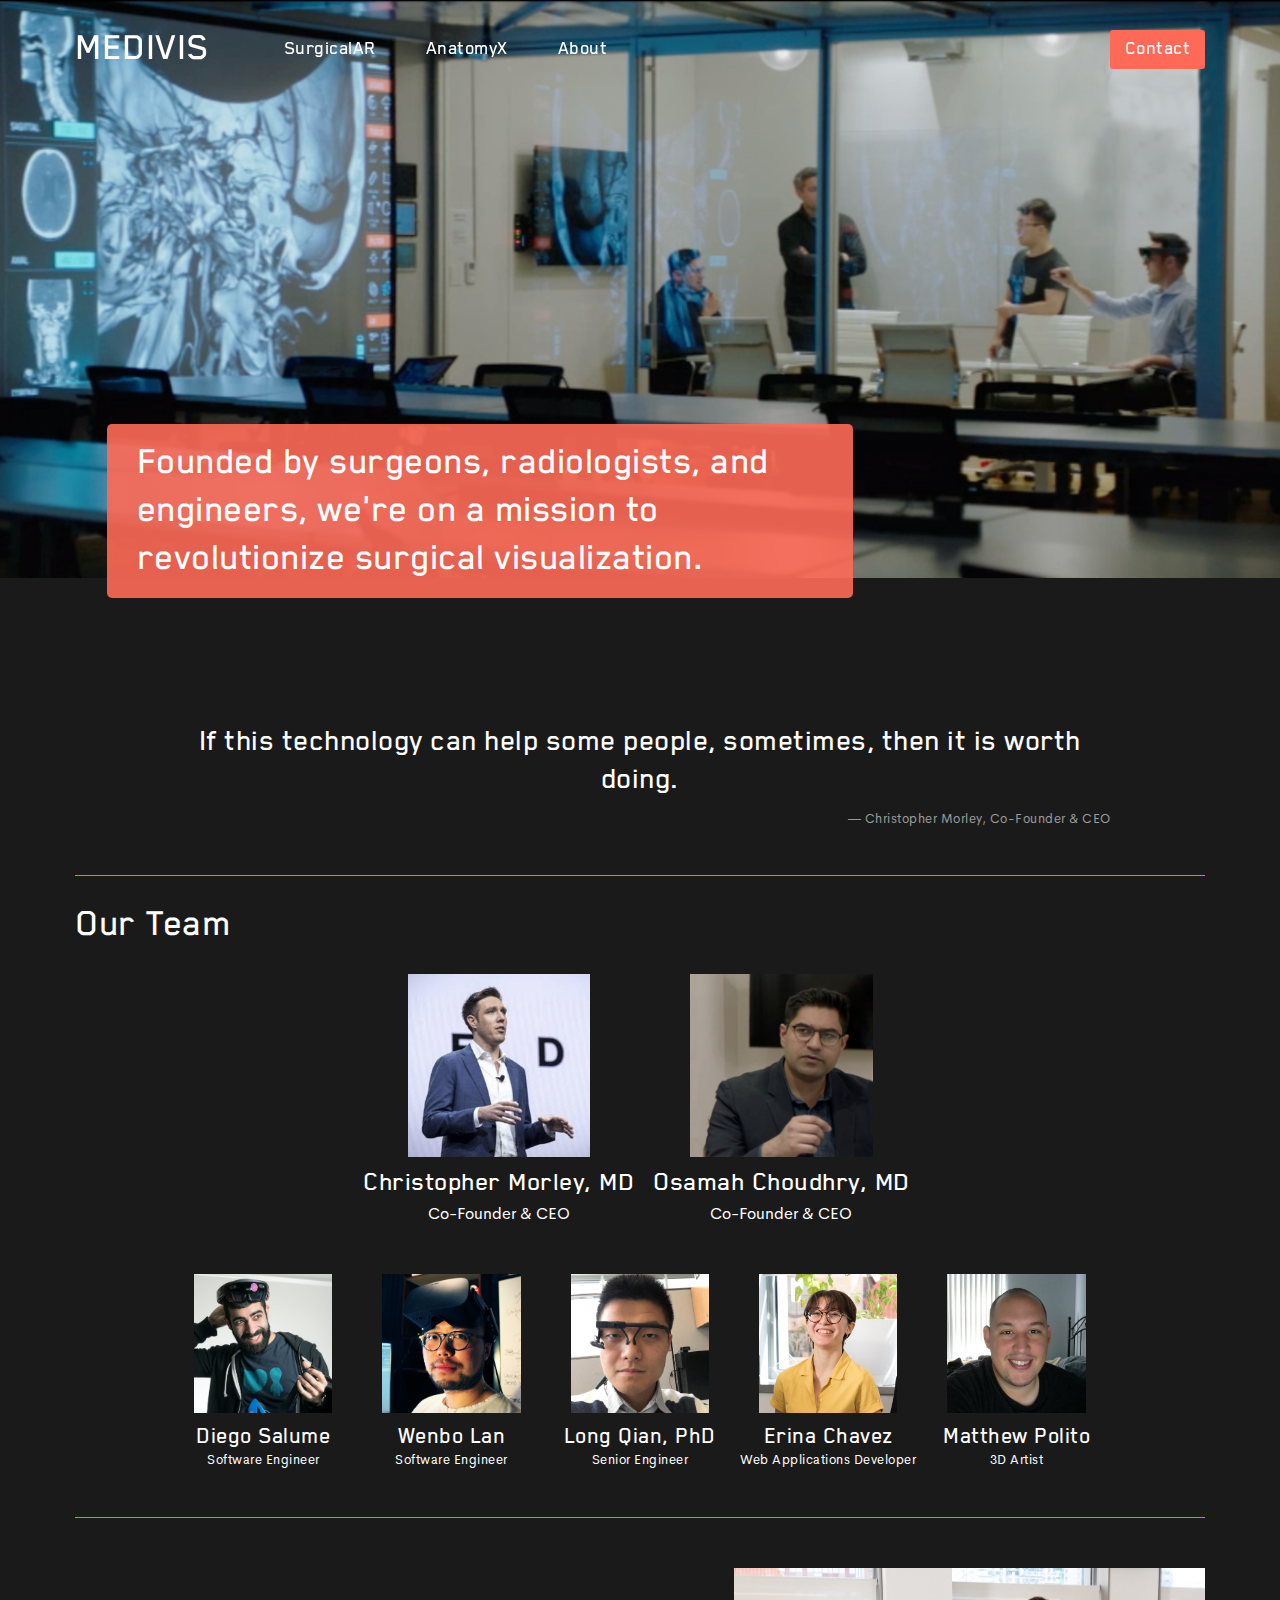
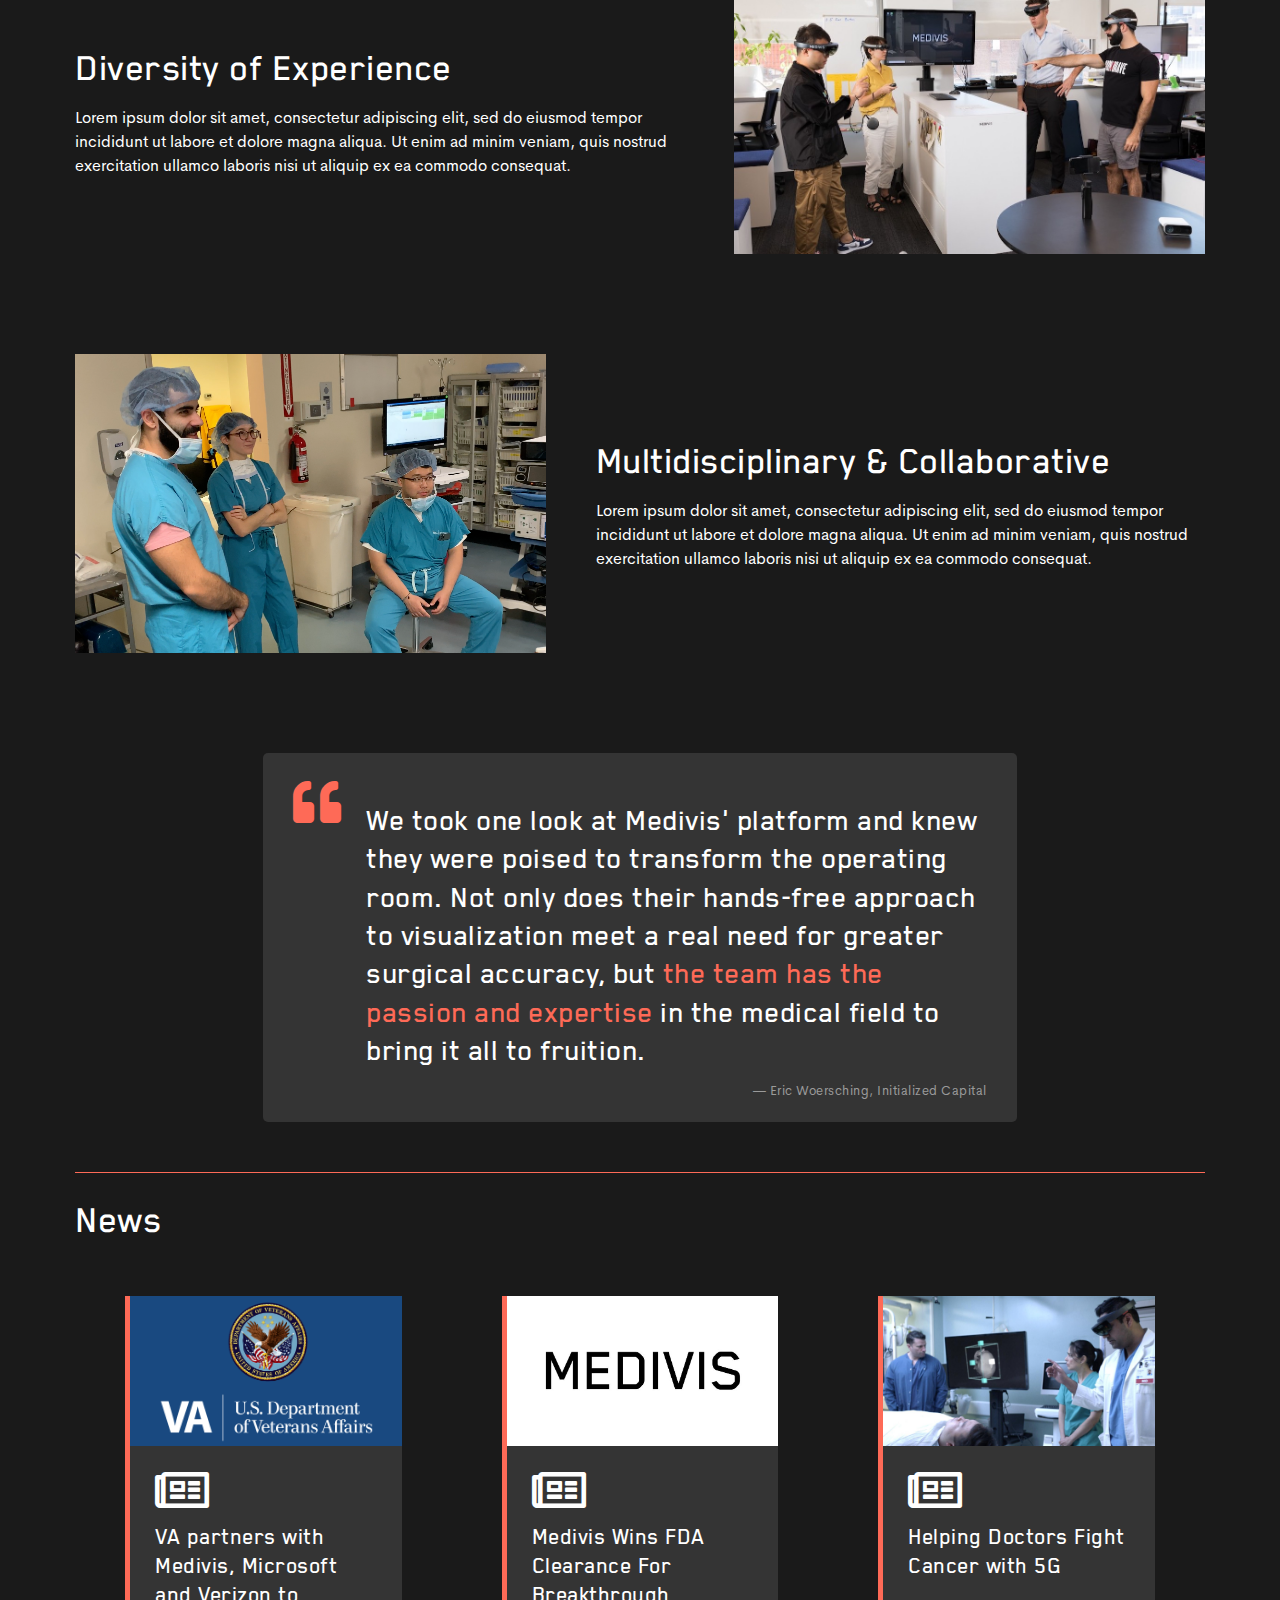
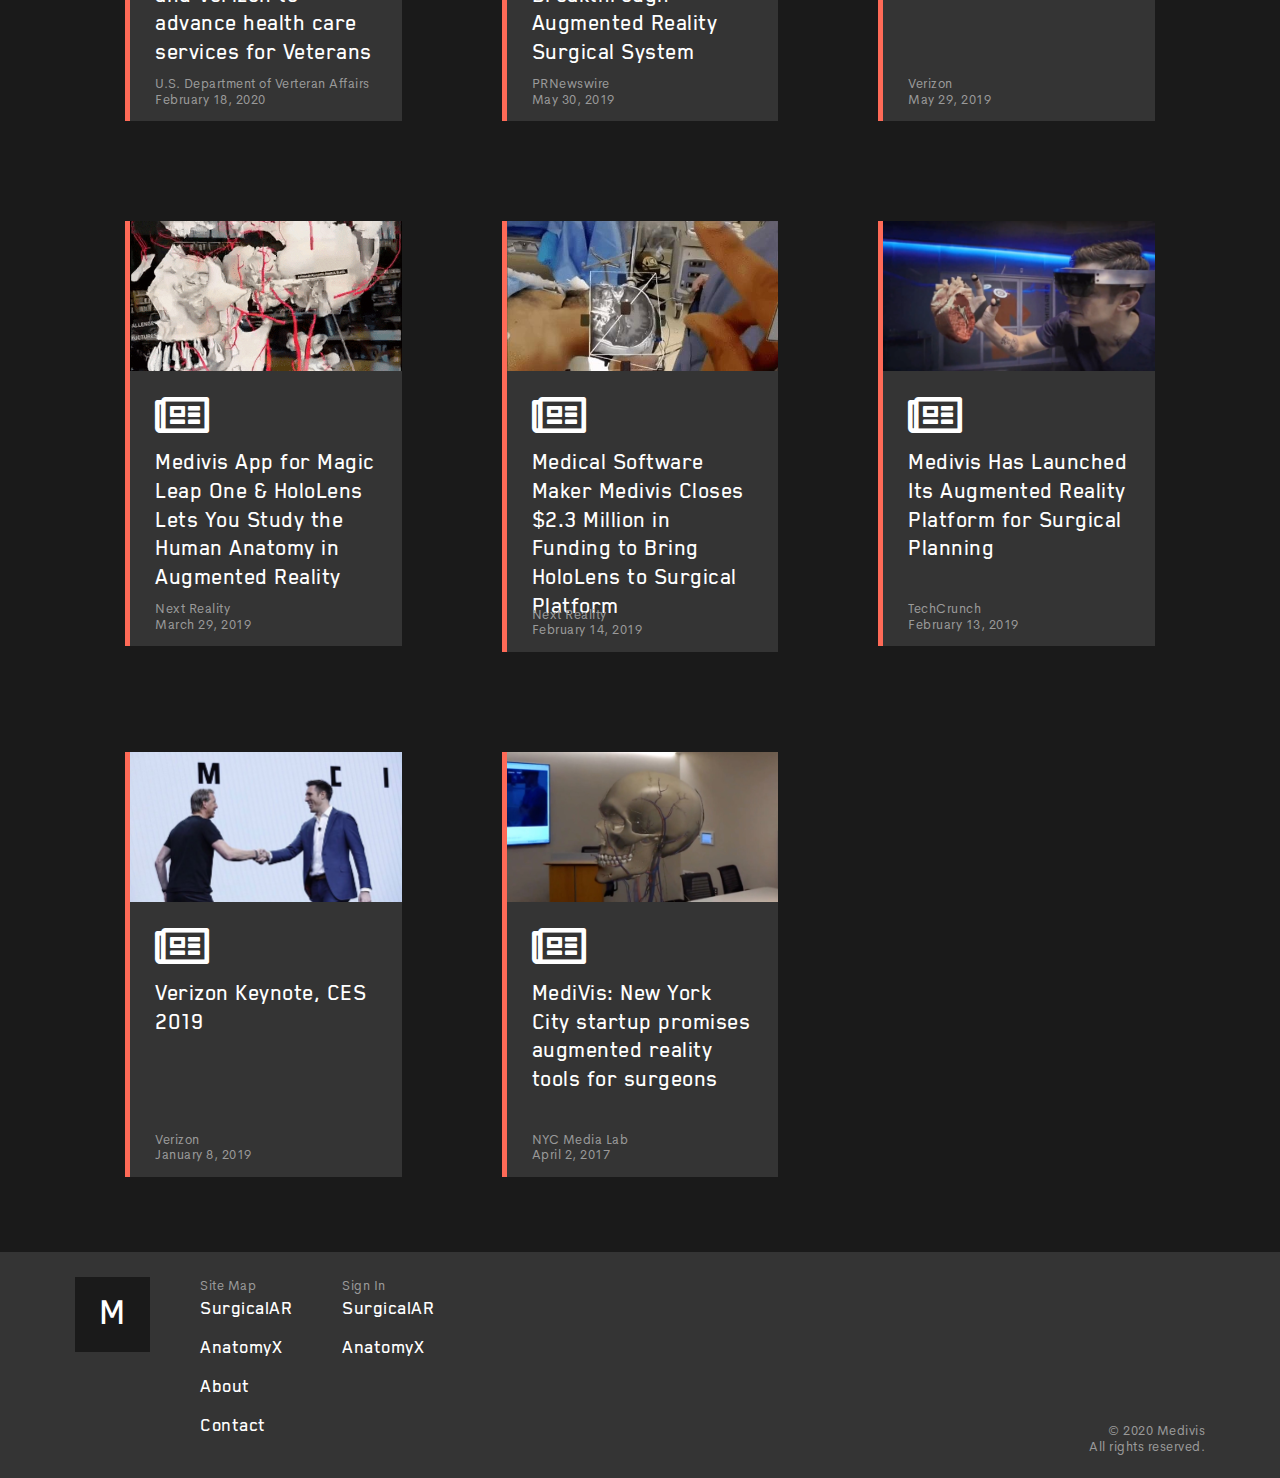
==== about.html @ a17f8d72 "Initial site push" ====
<!DOCTYPE html>
<html lang="en" dir="ltr">
  <head>
    <meta charset="utf-8">
    <title>About | Medivis</title>

    <!-- Favicon -->
    <link rel="icon" type="image/png" href="media/favicon.png">

    <!-- Stylesheets -->
    <link rel="stylesheet" href="https://stackpath.bootstrapcdn.com/bootstrap/4.3.1/css/bootstrap.min.css" integrity="sha384-ggOyR0iXCbMQv3Xipma34MD+dH/1fQ784/j6cY/iJTQUOhcWr7x9JvoRxT2MZw1T" crossorigin="anonymous">
    <link rel="stylesheet" href="https://cdnjs.cloudflare.com/ajax/libs/font-awesome/5.13.0/css/all.min.css">
    <link rel="stylesheet" href="site.css">
  </head>

  <body class="preload">
    <!-- Navbar -->
    <nav class="d-flex justify-content-between align-items-center">
      <div class="d-flex align-items-center">
        <h1 class="logo">
          <a href="/">Medivis</a>
        </h1>

        <h5 class="important-link">
          <a href="/">SurgicalAR</a>
        </h5>
        <h5 class="important-link">
          <a href="anatomyx.html">AnatomyX</a>
        </h5>
        <h5 class="important-link">
          <a href="about.html">About</a>
        </h5>
      </div>

      <button class="important-btn" onclick="location.href='contact.html'">
        <h5>Contact</h5>
      </button>
    </nav>


    <!-- Splash -->
    <div class="splash">
      <img class="bg-img" src="media/lab.png" />

      <div class="container-fluid h-100">
        <div class="row no-gutters h-100 align-items-end lg-pad-bottom">
          <div class="col-7 offset-1">
            <div class="title-container">
              <h1>Founded by surgeons, radiologists, and engineers, we're on a mission to revolutionize surgical visualization.</h1>
            </div>
          </div>
        </div>
      </div>
    </div>

    <div class="section splash-margin">
      <!-- Quote -->
      <div class="container-fluid">
        <div class="row no-gutters lg-margin-bottom">
          <div class="col-10 offset-1">
            <h2 class="text-center sm-margin-bottom">If this technology can help some people, sometimes, then it is worth doing.</h2>
            <h6 class="text-right">
              &mdash; Christopher Morley, Co-Founder &amp; CEO
            </h6>
          </div>
        </div>
      </div>

      <!-- Mission Statement -->
      <!-- <hr class="margin-bottom" />

      <h1 class="margin-bottom">Mission Statement</h1>
      <div class="container-fluid">
        <div class="row no-gutters">
          <div class="col-8 offset-2">
            <h2 class="text-center">Lorem ipsum dolor sit amet, consectetur adipiscing elit, sed do eiusmod tempor incididunt ut labore et dolore magna aliqua.</h2>
          </div>
        </div>
      </div> -->

      <!-- Our Team -->
      <hr class="margin-bottom" />

      <h1 class="margin-bottom">Our Team</h1>

      <div class="container-fluid">
        <div class="row no-gutters lg-margin-bottom">
          <div class="col-3 offset-3 text-center">
            <div class="lg-pad-left lg-pad-right">
              <img class="sm-margin-bottom" src="media/christophermorley.jpg">
            </div>
            <h3>Christopher Morley, MD</h3>
            <p>Co-Founder &amp; CEO</p>
          </div>
          <div class="col-3 text-center">
            <div class="lg-pad-left lg-pad-right">
              <img class="sm-margin-bottom" src="media/osamahchoudhry.jpg">
            </div>
            <h3>Osamah Choudhry, MD</h3>
            <p>Co-Founder &amp; CEO</p>
          </div>
        </div>

        <div class="row no-gutters">
          <div class="col-2 offset-1 text-center">
            <div class="pad-left pad-right">
              <img class="sm-margin-bottom" src="media/diegosalume.jpg">
            </div>
            <h4>Diego Salume</h4>
            <h6 class="white">Software Engineer</h6>
          </div>
          <div class="col-2 text-center">
            <div class="pad-left pad-right">
              <img class="sm-margin-bottom" src="media/wenbolan.jpg">
            </div>
            <h4>Wenbo Lan</h4>
            <h6 class="white">Software Engineer</h6>
          </div>
          <div class="col-2 text-center">
            <div class="pad-left pad-right">
              <img class="sm-margin-bottom" src="media/longqian.jpg">
            </div>
            <h4>Long Qian, PhD</h4>
            <h6 class="white">Senior Engineer</h6>
          </div>
          <div class="col-2 text-center">
            <div class="pad-left pad-right">
              <img class="sm-margin-bottom" src="media/erinachavez.jpg">
            </div>
            <h4>Erina Chavez</h4>
            <h6 class="white">Web Applications Developer</h6>
          </div>
          <div class="col-2 text-center">
            <div class="pad-left pad-right">
              <img class="sm-margin-bottom" src="media/matthewpolito.png">
            </div>
            <h4>Matthew Polito</h4>
            <h6 class="white">3D Artist</h6>
          </div>
        </div>
      </div>

      <!-- About Us -->
      <hr />
      <div class="container-fluid xl-margin-bottom">
        <div class="row no-gutters align-items-center xl-margin-bottom">
          <div class="col-7 lg-pad-right">
            <h1 class="sm-margin-bottom">Diversity of Experience</h1>
            <p>
              Lorem ipsum dolor sit amet, consectetur adipiscing elit, sed do eiusmod tempor incididunt ut labore et dolore magna aliqua. Ut enim ad minim veniam, quis nostrud exercitation ullamco laboris nisi ut aliquip ex ea commodo consequat.
            </p>
          </div>
          <div class="col-5">
            <img src="media/medivis_team.jpg" />
          </div>
        </div>
        <div class="row no-gutters align-items-center">
          <div class="col-5">
            <img src="media/team.png" />
          </div>
          <div class="col-7 lg-pad-left">
            <h1 class="sm-margin-bottom">Multidisciplinary &amp; Collaborative</h1>
            <p>
              Lorem ipsum dolor sit amet, consectetur adipiscing elit, sed do eiusmod tempor incididunt ut labore et dolore magna aliqua. Ut enim ad minim veniam, quis nostrud exercitation ullamco laboris nisi ut aliquip ex ea commodo consequat.
            </p>
          </div>
        </div>
      </div>

      <!-- Blockquote -->
      <div class="container-fluid">
        <div class="row no-gutters">
          <div class="col-8 offset-2">
            <div class="blockquote light-bg d-flex">
              <i class="fas fa-quote-left orange"></i>
              <div class="pad-left pad-top">
                <h2 class="sm-margin-bottom">
                  We took one look at Medivis' platform and knew they were poised to transform the
                  operating room. Not only does their hands-free approach to visualization meet a
                  real need for greater surgical accuracy, but <span class="orange">the team has the
                    passion and expertise</span> in the medical field to bring it all to fruition.
                </h2>
                <h6 class="text-right">
                  &mdash; Eric Woersching, Initialized Capital
                </h6>
              </div>
            </div>
          </div>
        </div>
      </div>

      <!-- News -->
      <hr class="margin-bottom" />

      <h1 class="lg-margin-bottom">News</h1>

      <div class="container-fluid">
        <div class="row no-gutters xl-margin-bottom">
          <div class="col-4 lg-pad-left lg-pad-right">
            <article onclick="window.open('https://www.va.gov/opa/pressrel/pressrelease.cfm?id=5395')">
              <div class="featured-image" style="background-image: url('media/va-logo-blue.png');"></div>
              <div class="title">
                <i class="far fa-newspaper sm-margin-bottom"></i>
                <h4 class="sm-margin-bottom">VA partners with Medivis, Microsoft and Verizon to advance health care services for Veterans</h4>
                <h6>
                  U.S. Department of Verteran Affairs
                  <br>
                  February 18, 2020
                </h6>
              </div>
            </article>
          </div>

          <div class="col-4 lg-pad-left lg-pad-right">
            <article onclick="window.open('https://www.prnewswire.com/news-releases/medivis-wins-fda-clearance-for-breakthrough-augmented-reality-surgical-system-300859064.html?tc=eml_cleartime')">
              <div class="featured-image" style="background-image: url('media/medivis-logo-black.jpg');"></div>
              <div class="title">
                <i class="far fa-newspaper sm-margin-bottom"></i>
                <h4 class="sm-margin-bottom">Medivis Wins FDA Clearance For Breakthrough Augmented Reality Surgical System</h4>
                <h6>
                  PRNewswire
                  <br>
                  May 30, 2019
                </h6>
              </div>
            </article>
          </div>

          <div class="col-4 lg-pad-left lg-pad-right">
            <article onclick="window.open('https://www.verizon.com/about/news/helping-doctors-fight-cancer-5g')">
              <div class="featured-image" style="background-image: url('media/verizon-article-head.jpg');"></div>
              <div class="title">
                <i class="far fa-newspaper sm-margin-bottom"></i>
                <h4 class="sm-margin-bottom">Helping Doctors Fight Cancer with 5G</h4>
                <h6>
                  Verizon
                  <br>
                  May 29, 2019
                </h6>
              </div>
            </article>
          </div>
        </div>

        <div class="row no-gutters xl-margin-bottom">
          <div class="col-4 lg-pad-left lg-pad-right">
            <article onclick="window.open('https://magic-leap.reality.news/news/medivis-app-for-magic-leap-one-hololens-lets-you-study-human-anatomy-augmented-reality-0195370/')">
              <div class="featured-image" style="background-image: url('media/next-reality-anatomyx-article-head.gif');"></div>
              <div class="title">
                <i class="far fa-newspaper sm-margin-bottom"></i>
                <h4 class="sm-margin-bottom">Medivis App for Magic Leap One & HoloLens Lets You Study the Human Anatomy in Augmented Reality</h4>
                <h6>
                  Next Reality
                  <br>
                  March 29, 2019
                </h6>
              </div>
            </article>
          </div>

          <div class="col-4 lg-pad-left lg-pad-right">
            <article onclick="window.open('https://hololens.reality.news/news/medical-software-maker-medivis-closes-2-3-million-funding-bring-hololens-surgical-platform-0193743/')">
              <div class="featured-image" style="background-image: url('media/next-reality-article-head.jpg');"></div>
              <div class="title">
                <i class="far fa-newspaper sm-margin-bottom"></i>
                <h4 class="sm-margin-bottom">Medical Software Maker Medivis Closes $2.3 Million in Funding to Bring HoloLens to Surgical Platform</h4>
                <h6>
                  Next Reality
                  <br>
                  February 14, 2019
                </h6>
              </div>
            </article>
          </div>

          <div class="col-4 lg-pad-left lg-pad-right">
            <article onclick="window.open('https://techcrunch.com/2019/02/13/medivis-has-launched-its-augmented-reality-platform-for-surgical-planning/')">
              <div class="featured-image" style="background-image: url('media/techcruch-article-head.png');"></div>
              <div class="title">
                <i class="far fa-newspaper sm-margin-bottom"></i>
                <h4 class="sm-margin-bottom">Medivis Has Launched Its Augmented Reality Platform for Surgical Planning</h4>
                <h6>
                  TechCrunch
                  <br>
                  February 13, 2019
                </h6>
              </div>
            </article>
          </div>
        </div>

        <div class="row no-gutters">
          <div class="col-4 lg-pad-left lg-pad-right">
            <article onclick="window.open('https://www.youtube.com/watch?v=iH8-G_vHJyM')">
              <div class="featured-image" style="background-image: url('media/verizon-keynote.jpg');"></div>
              <div class="title">
                <i class="far fa-newspaper sm-margin-bottom"></i>
                <h4 class="sm-margin-bottom">Verizon Keynote, CES 2019</h4>
                <h6>
                  Verizon
                  <br>
                  January 8, 2019
                </h6>
              </div>
            </article>
          </div>

          <div class="col-4 lg-pad-left lg-pad-right">
            <article onclick="window.open('https://www.linkedin.com/pulse/medivis-new-york-city-startup-promises-augmented-reality-hendrix/')">
              <div class="featured-image" style="background-image: url('media/nyc-media-lab-article-head.jpg');"></div>
              <div class="title">
                <i class="far fa-newspaper sm-margin-bottom"></i>
                <h4 class="sm-margin-bottom">MediVis: New York City startup promises augmented reality tools for surgeons</h4>
                <h6>
                  NYC Media Lab
                  <br>
                  April 2, 2017
                </h6>
              </div>
            </article>
          </div>
        </div>
      </div>
    </div>


    <!-- Footer -->
    <footer class="d-flex justify-content-between">
      <div class="d-flex">
        <div class="sm-logo lg-margin-right">
          <h1 class="logo">M</h1>
        </div>

        <div class="lg-margin-right">
          <h6>Site Map</h6>
          <h5 class="important-link">
            <a href="/">SurgicalAR</a>
          </h5>
          <h5 class="important-link">
            <a href="anatomyx.html">AnatomyX</a>
          </h5>
          <h5 class="important-link">
            <a href="about.html">About</a>
          </h5>
          <h5 class="important-link">
            <a href="contact.html">Contact</a>
          </h5>
        </div>

        <div>
          <h6>Sign In</h6>
          <h5 class="important-link">
            <a href="https://www.surgicalar.com/" target="_blank">SurgicalAR</a>
          </h5>
          <h5 class="important-link">
            <a href="https://www.anatomyx.com/" target="_blank">AnatomyX</a>
          </h5>
        </div>
      </div>

      <div class="d-flex align-items-end">
        <h6 class="text-right margin-none">
          &copy; 2020 Medivis
          <br>
          All rights reserved.
        </h6>
      </div>
    </footer>

    <!-- Scripts -->
    <script src="https://code.jquery.com/jquery-3.3.1.slim.min.js" integrity="sha384-q8i/X+965DzO0rT7abK41JStQIAqVgRVzpbzo5smXKp4YfRvH+8abtTE1Pi6jizo" crossorigin="anonymous"></script>
    <script src="https://cdnjs.cloudflare.com/ajax/libs/popper.js/1.14.7/umd/popper.min.js" integrity="sha384-UO2eT0CpHqdSJQ6hJty5KVphtPhzWj9WO1clHTMGa3JDZwrnQq4sF86dIHNDz0W1" crossorigin="anonymous"></script>
    <script src="https://stackpath.bootstrapcdn.com/bootstrap/4.3.1/js/bootstrap.min.js" integrity="sha384-JjSmVgyd0p3pXB1rRibZUAYoIIy6OrQ6VrjIEaFf/nJGzIxFDsf4x0xIM+B07jRM" crossorigin="anonymous"></script>

    <script type="text/javascript" src="site.js"></script>
  </body>
</html>
---- site.css ----
/*------------------------------------------------------------------
Table of Contents

- Root
- Fonts
    - Blender
    - Cerebri Sans Pro
- Body
- Typography
    - Colors
    - Custom Sizes
    - Text Decoration
- Background Colors
- Margins
    - Large Negative
    - Small
    - Regular
    - Large
    - Extra Large
- Padding
    - Regular
    - Large
- Components
    - Articles
    - Blockquotes
    - Buttons
        - Important
    - Forms
    - Horizontal Rules
    - Icons
    - Images
        - Background Images
    - Important Links
    - Inline Frames
    - Layered Content
    - Logos
    - Overlays
    - Parallax Titles
    - Sections
    - Videos
- Areas
    - Navbar
    - Footer
- Animations
    - Underline
    - Underline Fast
    - Fade In

------------------------------------------------------------------*/

/* Root ----------------------------------------------------------*/
:root {
  --bg-color: #1a1a1a;
  --light-bg-color: #343434;

  --light-grey-accent-color: #9a9a9a;
  --orange-accent-color: #fe6a57;
  --white-accent-color: #ffffff;

  --border-radius: 5px;
  --letter-spacing: 0.5px;

  --navbar-height: calc(50px + (2.5rem*1.2));
  --splash-height: 550px;
  --footer-height: calc(50px + (0.8rem*1.2) + (1.25rem*1.2)*4 + 65px);

  --slide-width: 50%;
}


/* Fonts ---------------------------------------------------------*/
/* Fonts: Blender */
@font-face {
  font-family: "Blender";
  src: url("fonts/Blender TTF/Blender-Medium.ttf");
}

.blender {
  font-family: "Blender" !important;
  letter-spacing: var(--letter-spacing);
}

/* Fonts: Cerebri Sans Pro */
@font-face {
  font-family: "Cerebri Sans Pro";
  src: url("fonts/Cerebri Sans Pro/TTF/CerebriSansPro-Regular.ttf");
  src: url("fonts/Cerebri Sans Pro/OTF/CerebriSansPro-Regular.otf");
}

.cerebri-sans-pro { font-family: "Cerebri Sans Pro" !important; }


/* Body ----------------------------------------------------------*/
body {
  background-color: var(--bg-color);
  min-height: 100vh;
  padding-bottom: var(--footer-height);
  padding-top: var(--navbar-height);
  position: relative;
}


/* Bootstrap Customization ---------------------------------------*/
.container-fluid { padding: 0; }

.preload * {
  -webkit-transition: none !important;
  -moz-transition: none !important;
  -ms-transition: none !important;
  -o-transition: none !important;
}

/* Typography ----------------------------------------------------*/
h1, h2, h3, h4, h5, h6, p, a, i, label { margin: 0; }
h1, h2, h3, h4, h5, p, a, a:hover, i, label { color: var(--white-accent-color); }

h1, h2, h3, h4, h5, label {
  font-family: "Blender" !important;
  letter-spacing: var(--letter-spacing) !important;
}

p, h6 { font-family: "Cerebri Sans Pro"; }

h6 {
  color: var(--light-grey-accent-color);
  font-size: 0.8rem;
  letter-spacing: var(--letter-spacing);
}

a { transition: ease 0.2s; }
  a:hover { text-decoration: none; }

/* Typography: Colors */
.light-grey { color: var(--light-grey-accent-color); }
.orange { color: var(--orange-accent-color); }
.white { color: var(--white-accent-color); }

/* Typography: Custom Sizes */
.jumbo { font-size: 4rem; }

/* Typography: Text Decoration */
.underline:after {
  animation: underline ease 2.5s;
  background-color: var(--orange-accent-color);
  content: "";
  height: 5px;
  left: 0;
  margin-top: 3px;
  position: absolute;
  top: 100%;
  transform-origin: left center;
  width: 100%;
}

.underline:not(.fast):after { animation: underline ease 2.5s; }
.underline.fast:after { animation: underlineFast ease 1s; }


/* Background Colors ---------------------------------------------*/
.light-bg { background-color: var(--light-bg-color); }
.orange-bg { background-color: var(--orange-accent-color); }
.white-bg { background-color: var(--white-accent-color); }


/* Margins -------------------------------------------------------*/
.margin-none { margin: 0 !important; }

.margin-center {
  margin-left: auto !important;
  margin-right: auto !important;
}

/* Margins: Large Negative */
.neg-lg-margin-left { margin-left: -50px !important; }
.neg-lg-margin-right { margin-right: -50px !important; }
.neg-lg-margin-top { margin-top: -50px !important; }
.neg-lg-margin-bottom { margin-bottom: -50px !important; }

/* Margins: Small */
.sm-margin-left { margin-left: 10px !important; }
.sm-margin-right { margin-right: 10px !important; }
.sm-margin-top { margin-top: 10px !important; }
.sm-margin-bottom { margin-bottom: 10px !important; }

/* Margins: Regular */
.margin-left { margin-left: 25px !important; }
.margin-right { margin-right: 25px !important; }
.margin-top { margin-top: 25px !important; }
.margin-bottom { margin-bottom: 25px !important; }

/* Margins: Large */
.lg-margin-left { margin-left: 50px !important; }
.lg-margin-right { margin-right: 50px !important; }
.lg-margin-top { margin-top: 50px !important; }
.lg-margin-bottom { margin-bottom: 50px !important; }

/* Margins: Extra Large */
.xl-margin-left { margin-left: 100px !important; }
.xl-margin-right { margin-right: 100px !important; }
.xl-margin-top { margin-top: 100px !important; }
.xl-margin-bottom { margin-bottom: 100px !important; }


/* Padding -------------------------------------------------------*/
.pad-none { padding: 0 !important; }
.pad-bottom-none { padding-bottom: 0 !important; }

/* Padding: Small */
.sm-pad-left { padding-left: 10px !important; }
.sm-pad-right { padding-right: 10px !important; }
.sm-pad-top { padding-top: 10px !important; }
.sm-pad-bottom { padding-bottom: 10px !important; }

/* Padding: Regular */
.pad-around { padding: 25px !important; }
.pad-left { padding-left: 25px !important; }
.pad-right { padding-right: 25px !important; }
.pad-top { padding-top: 25px !important; }
.pad-bottom { padding-bottom: 25px !important; }

/* Padding: Large */
.lg-pad-left { padding-left: 50px !important; }
.lg-pad-right { padding-right: 50px !important; }
.lg-pad-top { padding-top: 50px !important; }
.lg-pad-bottom { padding-bottom: 50px !important; }

/* Margins: Extra Large */
.xl-pad-left { padding-left: 100px !important; }
.xl-pad-right { padding-right: 100px !important; }
.xl-pad-top { padding-top: 100px !important; }
.xl-pad-bottom { padding-bottom: 100px !important; }


/* Components ----------------------------------------------------*/
/* Components: Articles */
article {
  background-color: var(--light-bg-color);
  border-left: 5px solid var(--orange-accent-color);
  cursor: pointer;
  min-height: 425px;
  position: relative;
  transition: ease 0.2s;
}
  article:hover { background-color: var(--orange-accent-color); }

  article .featured-image {
    background-position: center center;
    background-size: cover;
    background-repeat: none;
    height: 150px;
    width: 100%;
  }

  article .title { padding: 20px 25px; }
    article .title h6 {
      bottom: 15px;
      left: 25px;
      position: absolute;
      transition: ease 0.2s;
    }
      article:hover .title h6 { color: var(--white-accent-color); }

/* Components: Articles: Short */
article.short { min-height: 250px; }
  article.short .title { padding: 15px 25px; }

/* Components: Blockquotes */
.blockquote {
  border-radius: var(--border-radius);
  margin: 0 !important;
  padding: 25px 30px;
}

/* Components: Buttons */
button {
  background-color: var(--white-accent-color);
  border: none;
  border-radius: 3px;
  display: block;
  height: fit-content;
  line-height: 1;
  padding: 7.5px 15px;
  transition: ease 0.2s;
}
  button:hover {
    background-color: var(--light-bg-color);
    border-color: var(--light-bg-color);
  }

  button h5 {
    color: var(--bg-color);
    margin: 0 !important;
    transition: ease 0.2s;
  }
    button:hover h5 { color: var(--white-accent-color); }

/* Components: Buttons: Important */
button.important-btn {
  background-color: var(--orange-accent-color);
  border-color: var(--orange-accent-color);
}
  button.important-btn:hover {
    background-color: var(--light-bg-color);
    border-color: var(--light-bg-color);
  }

  button.important-btn h5 { color: var(--white-accent-color); }

/* Components: Carousel */
.show-neighbors { overflow: hidden; }

  .carousel-inner {
    width: 200%;
    left: -50%;
  }

  .carousel-item-next:not(.carousel-item-left),
  .carousel-item-right.active {
    -webkit-transform: translate3d(33%, 0, 0);
    transform: translate3d(33%, 0, 0);
  }

  .carousel-item-prev:not(.carousel-item-right),
  .carousel-item-left.active {
    -webkit-transform: translate3d(-33%, 0, 0);
    transform: translate3d(-33%, 0, 0);
  }

  .carousel-item .slide {
    float: left;
    position: relative;
    width: 33.33333333%;
  }
}

/* Components: Forms */
form { width: 100%; }

  form input:not([type=checkbox]),
  form textarea {
    background-color: var(--light-bg-color);
    border: none;
    font-family: "Cerebri Sans Pro";
    padding: 10px 15px;
    width: 100%;
  }

/* Components: Horizontal Rules */
hr {
  border-top: 1px solid var(--orange-accent-color);
  margin: 50px 0;
}

/* Components: Icons */
i { font-size: 3rem; }

/* Components: Images */
img { width: 100%; }

/* Components: Images: Background Images */
img.bg-img {
  animation: fadeIn ease 1.5s;
  left: 0;
  position: absolute;
  top: 0;
  width: 100%;
  z-index: -1;
}

/* Components: Important Links */
.important-link {
  font-family: "Blender";
  letter-spacing: var(--letter-spacing);
  padding: 0;
}
  .important-link a { position: relative; }

    .important-link a:after {
      background-color: var(--orange-accent-color);
      content: "";
      height: 2px;
      left: 0;
      margin-top: 3px;
      position: absolute;
      top: 100%;
      transform: scalex(0);
      transform-origin: left center;
      transition: transform 0.4s;
      width: 50%;
    }
      .important-link a:hover:after { transform: scalex(1); }

/* Components: Inline Frames */
.iframe-container {
  height: auto;
  max-width: 100%;
  overflow: hidden;
  padding-bottom: 56.25%;
  position: relative;
}
  .iframe-container iframe,
  .iframe-container object,
  .iframe-container embed {
    height: 100%;
    left: 0;
    position: absolute;
    top: 0;
    width: 100%;
  }

/* Components: Layered Content */
.layered-content {
  padding-bottom: 50px;
  position: relative;
}
  .layered-content img { width: 75%; }

  .layered-content .text-layer {
    background-color: var(--light-bg-color);
    border-radius: var(--border-radius);
    bottom: 0;
    padding: 15px 20px;
    position: absolute;
    left: 55%;
  }

/* Component: Logos */
.logo {
  font-family: "Blender";
  letter-spacing: var(--letter-spacing);
  text-transform: uppercase;
}

.sm-logo {
  align-items: center;
  background-color: var(--bg-color);
  display: flex;
  height: 75px;
  width: 75px;
}
  .sm-logo .logo {
    line-height: 1;
    text-align: center;
    width: 100%;
  }

/* Components: Overlays */
.overlay {
  background-color: var(--bg-color);
  height: 100%;
  left: 0;
  opacity: 0.6;
  position: absolute;
  top: 0;
  width: 100%;
  z-index: -1;
}

.overlay.orange { background-color: var(--orange-accent-color); }

/* Components: Parallax Titles */
.parallax-title-img {
  position: relative;
  z-index: -1;
}
  .parallax-title-img svg {
    bottom: 0;
    left: 0;
    position: absolute;
  }

.parallax-title { width: 70%; }
  .parallax-title .stat { font-size: 7rem; }

/* Compontents: Sections */
.section { padding: 75px 75px; }

.section.short {
  max-height: 350px;
  min-height: 350px;
  overflow: hidden;
  padding: 0;
}
  .section.short .align-items-center { height: -webkit-fill-available; }

/* Components: Splash */
.splash {
  height: calc(var(--splash-height) + var(--navbar-height));
  left: 0;
  min-height: calc(var(--splash-height) + var(--navbar-height));
  overflow: hidden;
  padding-top: var(--navbar-height);
  position: absolute;
  top: 0;
  width: 100%;
}
  .splash .underline { animation: fadeIn ease 1.5s; }

  .splash .title-container {
    background-color: rgba(254, 106, 87, 0.9); /* orange */
    border-radius: 5px;
    padding: 15px 30px;
  }

.splash-margin { padding-top: calc(var(--splash-height) + 75px); }

/* Components: Videos */
video { width: 100%; }


/* Areas ---------------------------------------------------------*/
/* Areas: Navbar */
nav {
  left: 0;
  padding: 25px 75px;
  position: fixed;
  top: 0;
  transition: ease 0.2s;
  width: 100%;
  z-index: 2;
}
  nav .logo { margin-right: 75px; }
  nav h5 { margin-right: 50px; }

/* Areas: Footer */
footer {
  background-color: var(--light-bg-color);
  bottom: 0;
  left: 0;
  padding: 25px 75px;
  position: absolute;
  width: 100%;
}
  footer h5 { margin-bottom: 15px; }
  footer h6 { margin-bottom: 5px; }


/* Animations ----------------------------------------------------*/
/* Animations: Underline */
@keyframes underline {
  0% { transform: scalex(0); }
  60% { transform: scalex(0); }
  100% { transform: scalex(1); }
}

/* Animations: Underline Fast */
@keyframes underlineFast {
  0% { transform: scalex(0); }
  100% { transform: scalex(1); }
}

/* Animations: Fade In */
@keyframes fadeIn {
  0% { opacity: 0; }
  100% { opacity: 1; }
}
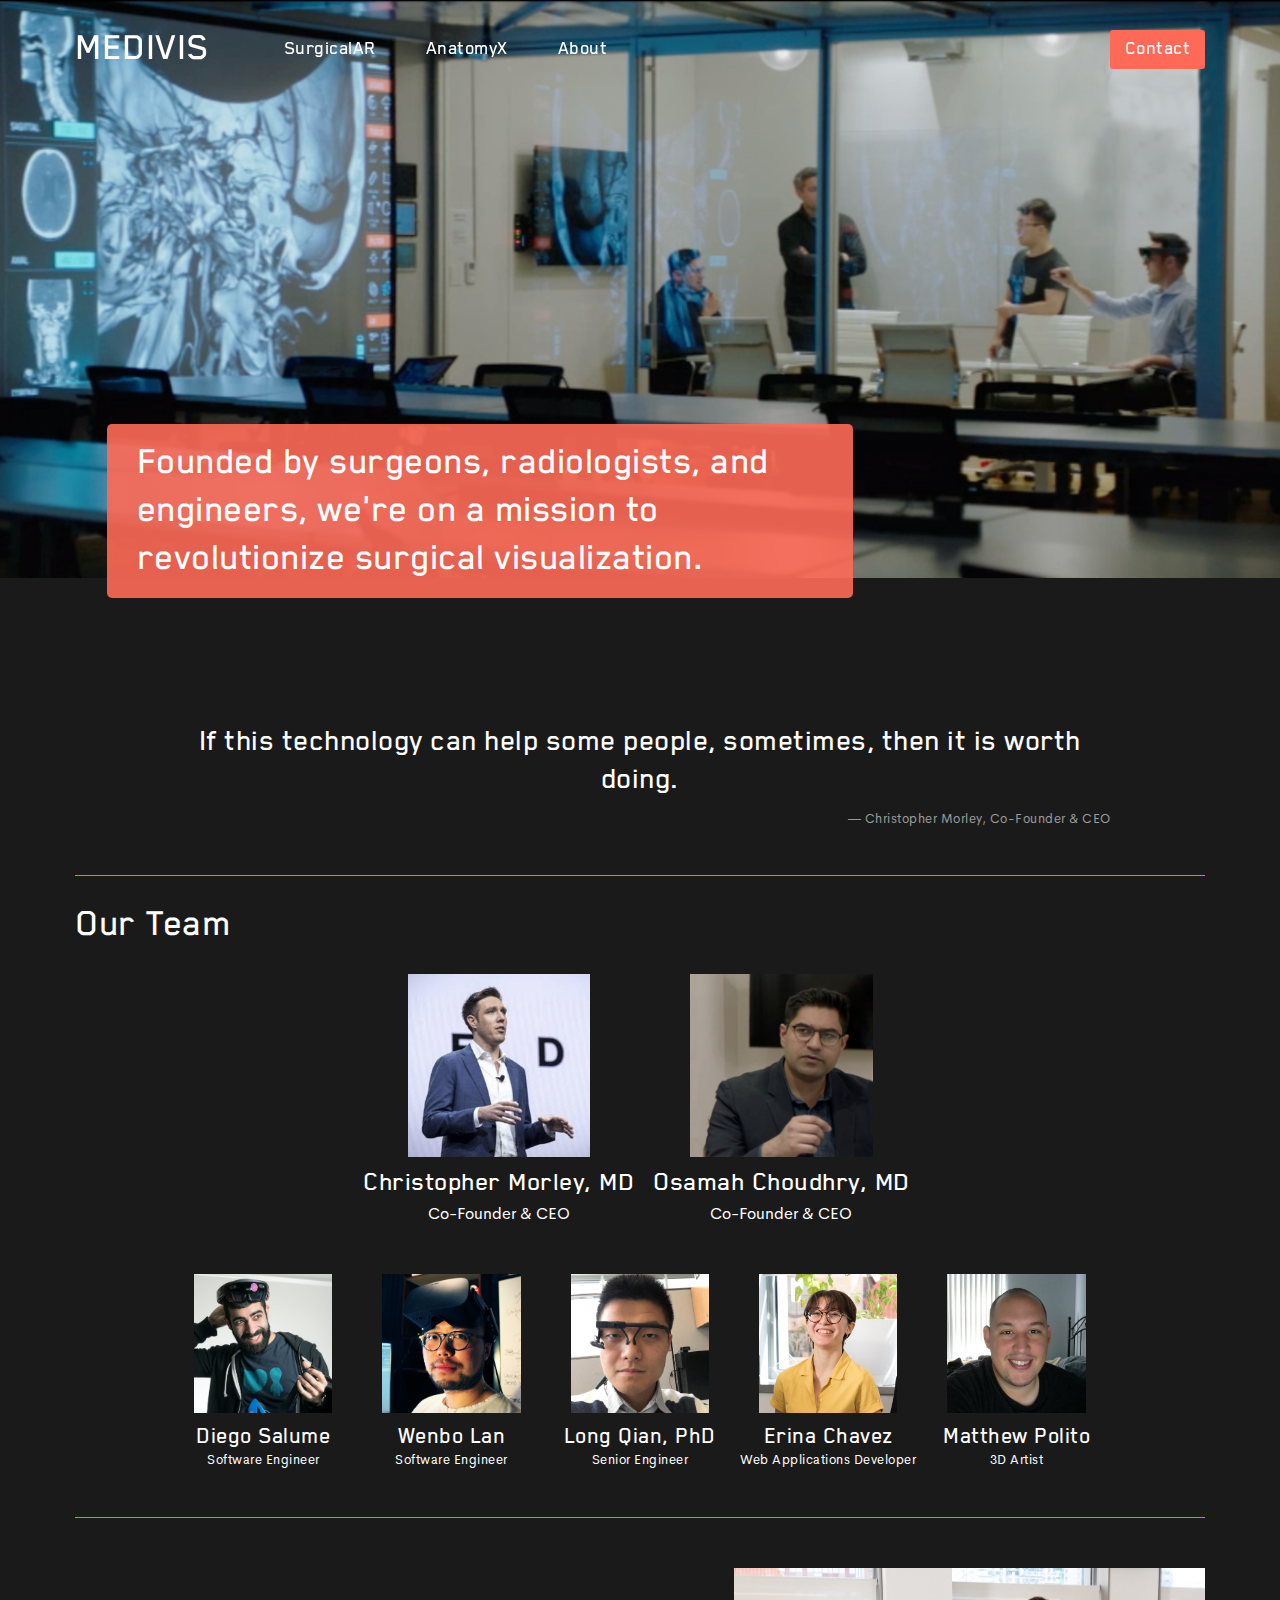
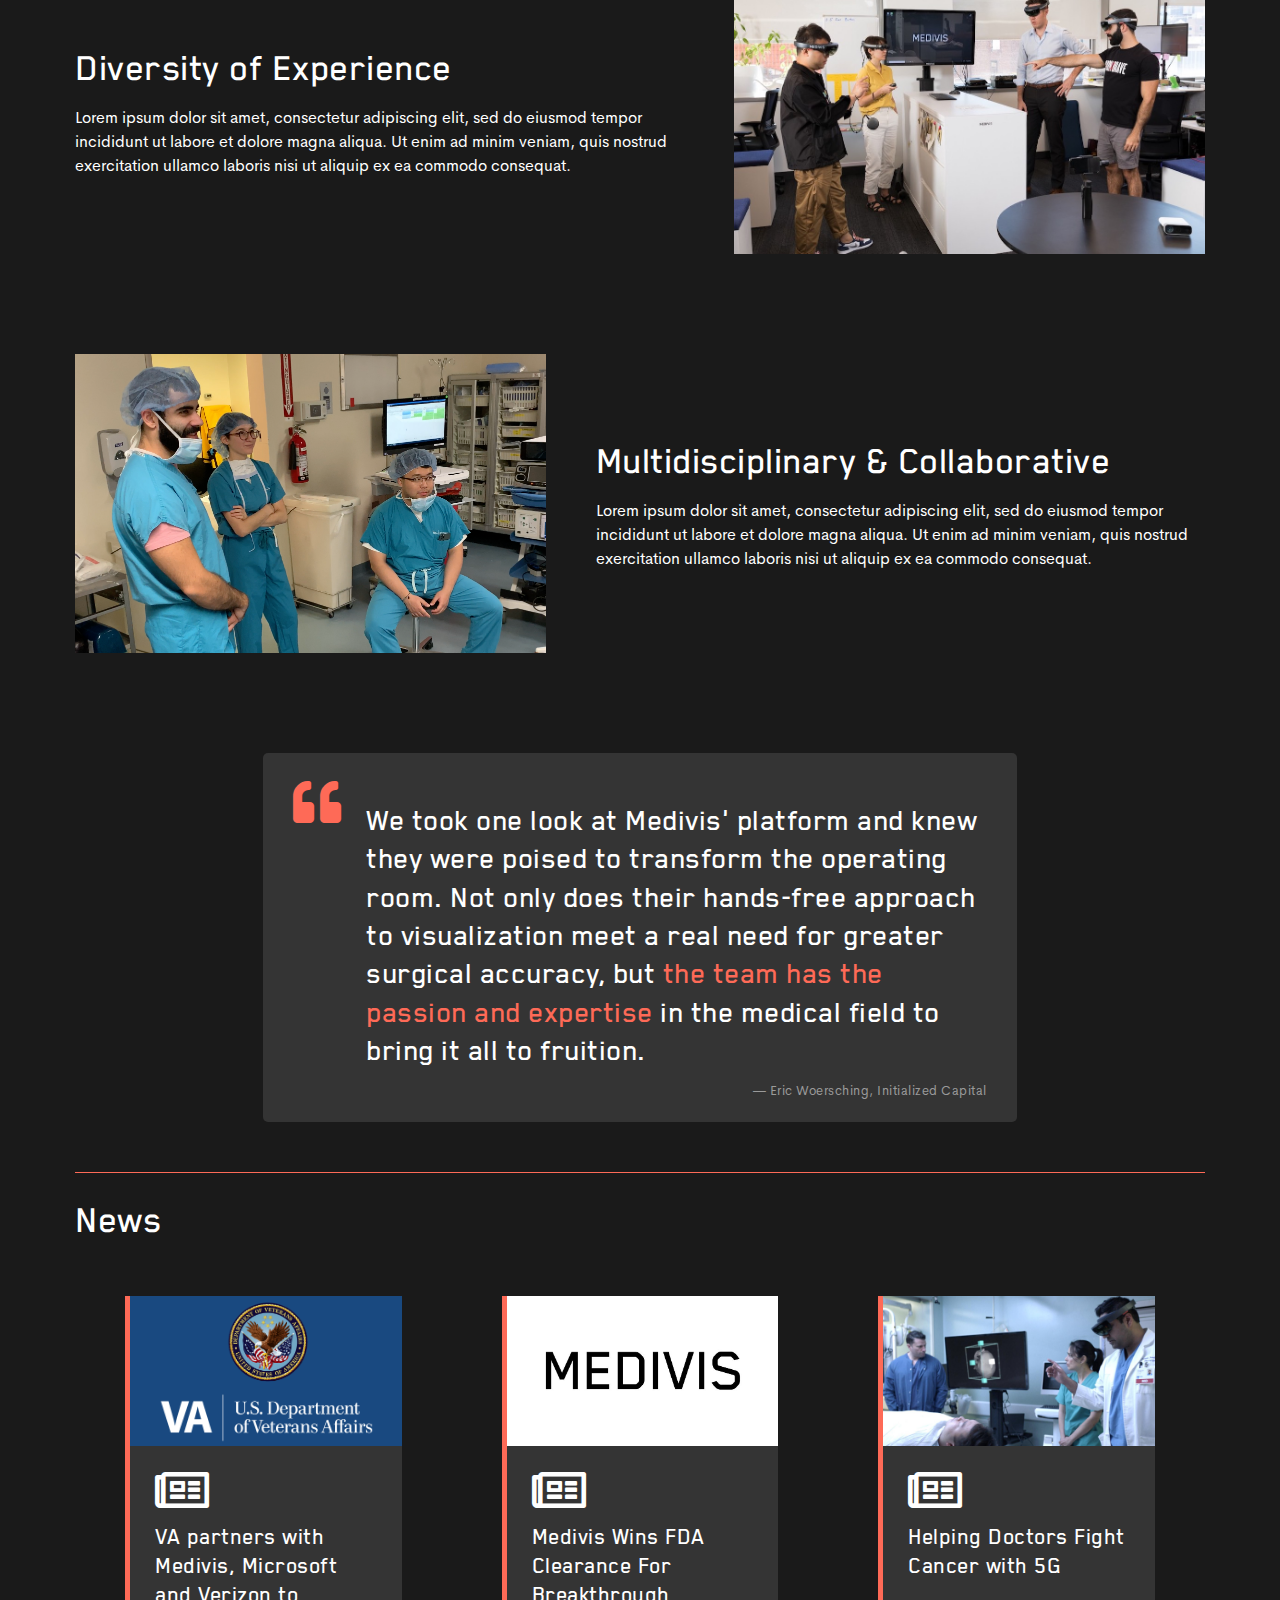
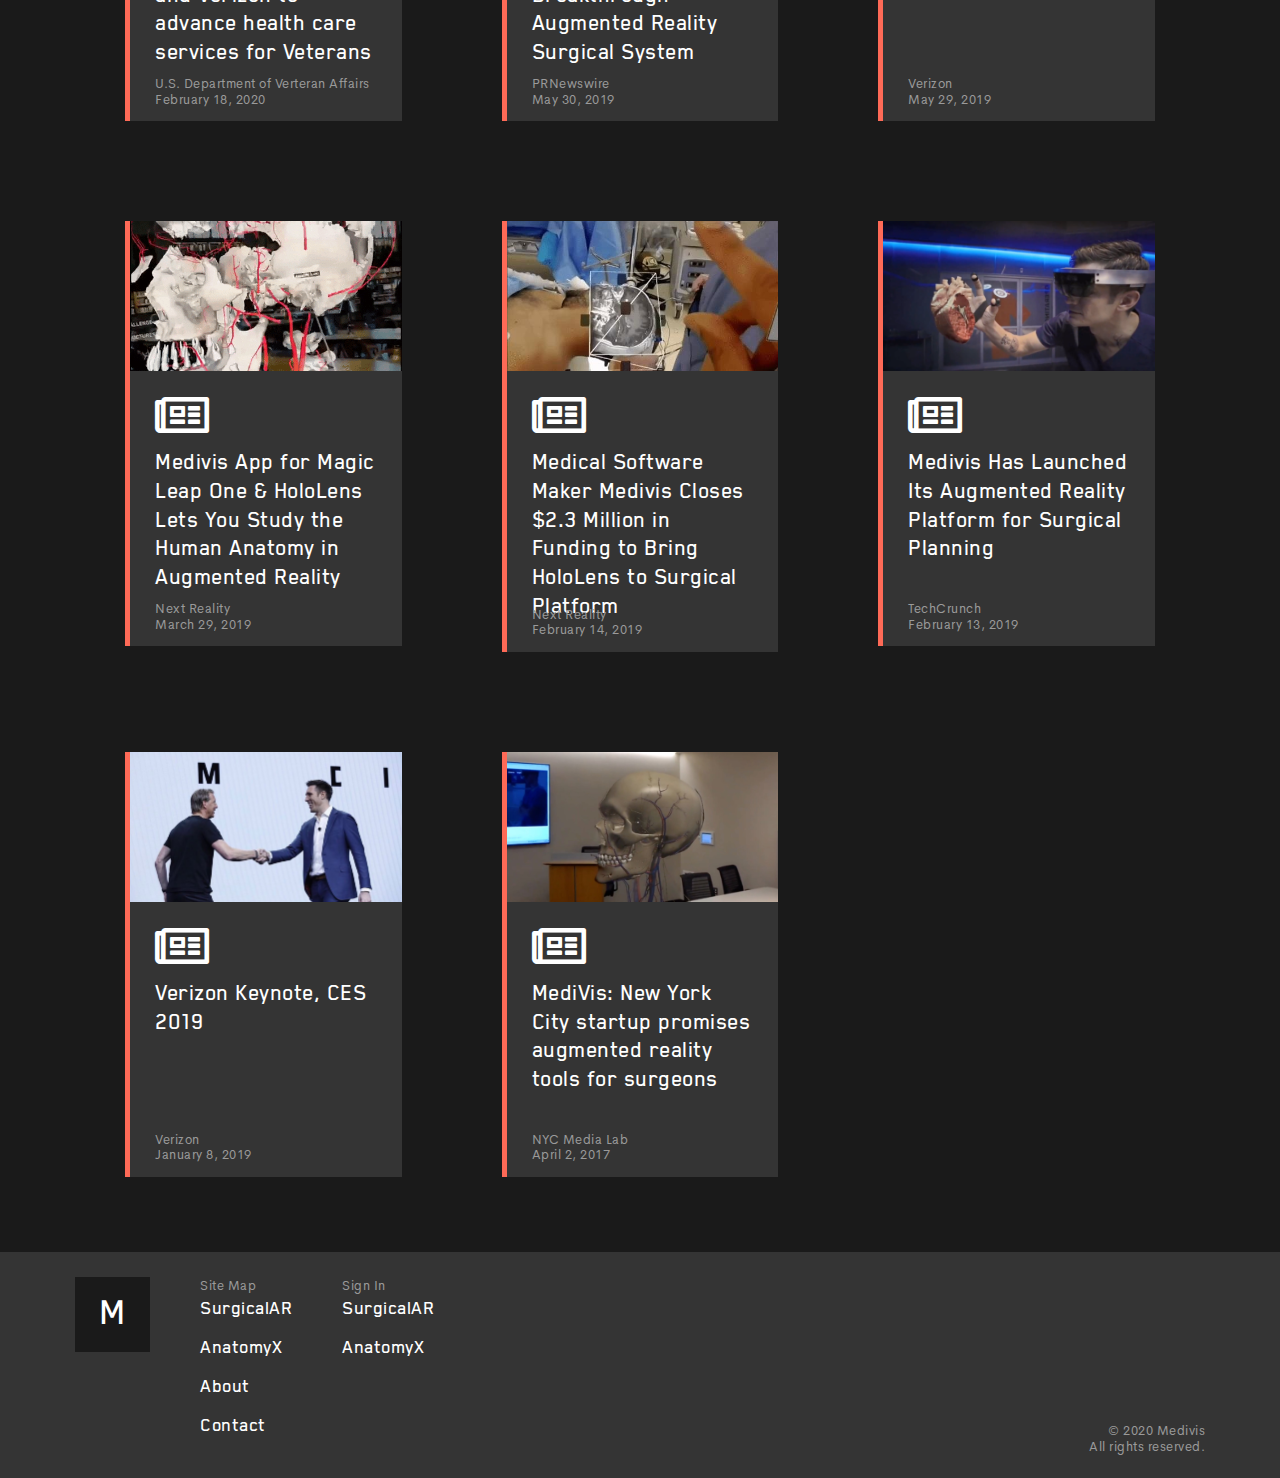
==== commit 6acb84c7: "Adjusting home link for github pages" ====
--- a/about.html
+++ b/about.html
@@ -18,11 +18,11 @@
     <nav class="d-flex justify-content-between align-items-center">
       <div class="d-flex align-items-center">
         <h1 class="logo">
-          <a href="/">Medivis</a>
+          <a href="https://erinachavez.github.io/medivis_mockup/">Medivis</a>
         </h1>
 
         <h5 class="important-link">
-          <a href="/">SurgicalAR</a>
+          <a href="https://erinachavez.github.io/medivis_mockup/">SurgicalAR</a>
         </h5>
         <h5 class="important-link">
           <a href="anatomyx.html">AnatomyX</a>
@@ -334,7 +334,7 @@
         <div class="lg-margin-right">
           <h6>Site Map</h6>
           <h5 class="important-link">
-            <a href="/">SurgicalAR</a>
+            <a href="https://erinachavez.github.io/medivis_mockup/">SurgicalAR</a>
           </h5>
           <h5 class="important-link">
             <a href="anatomyx.html">AnatomyX</a>
